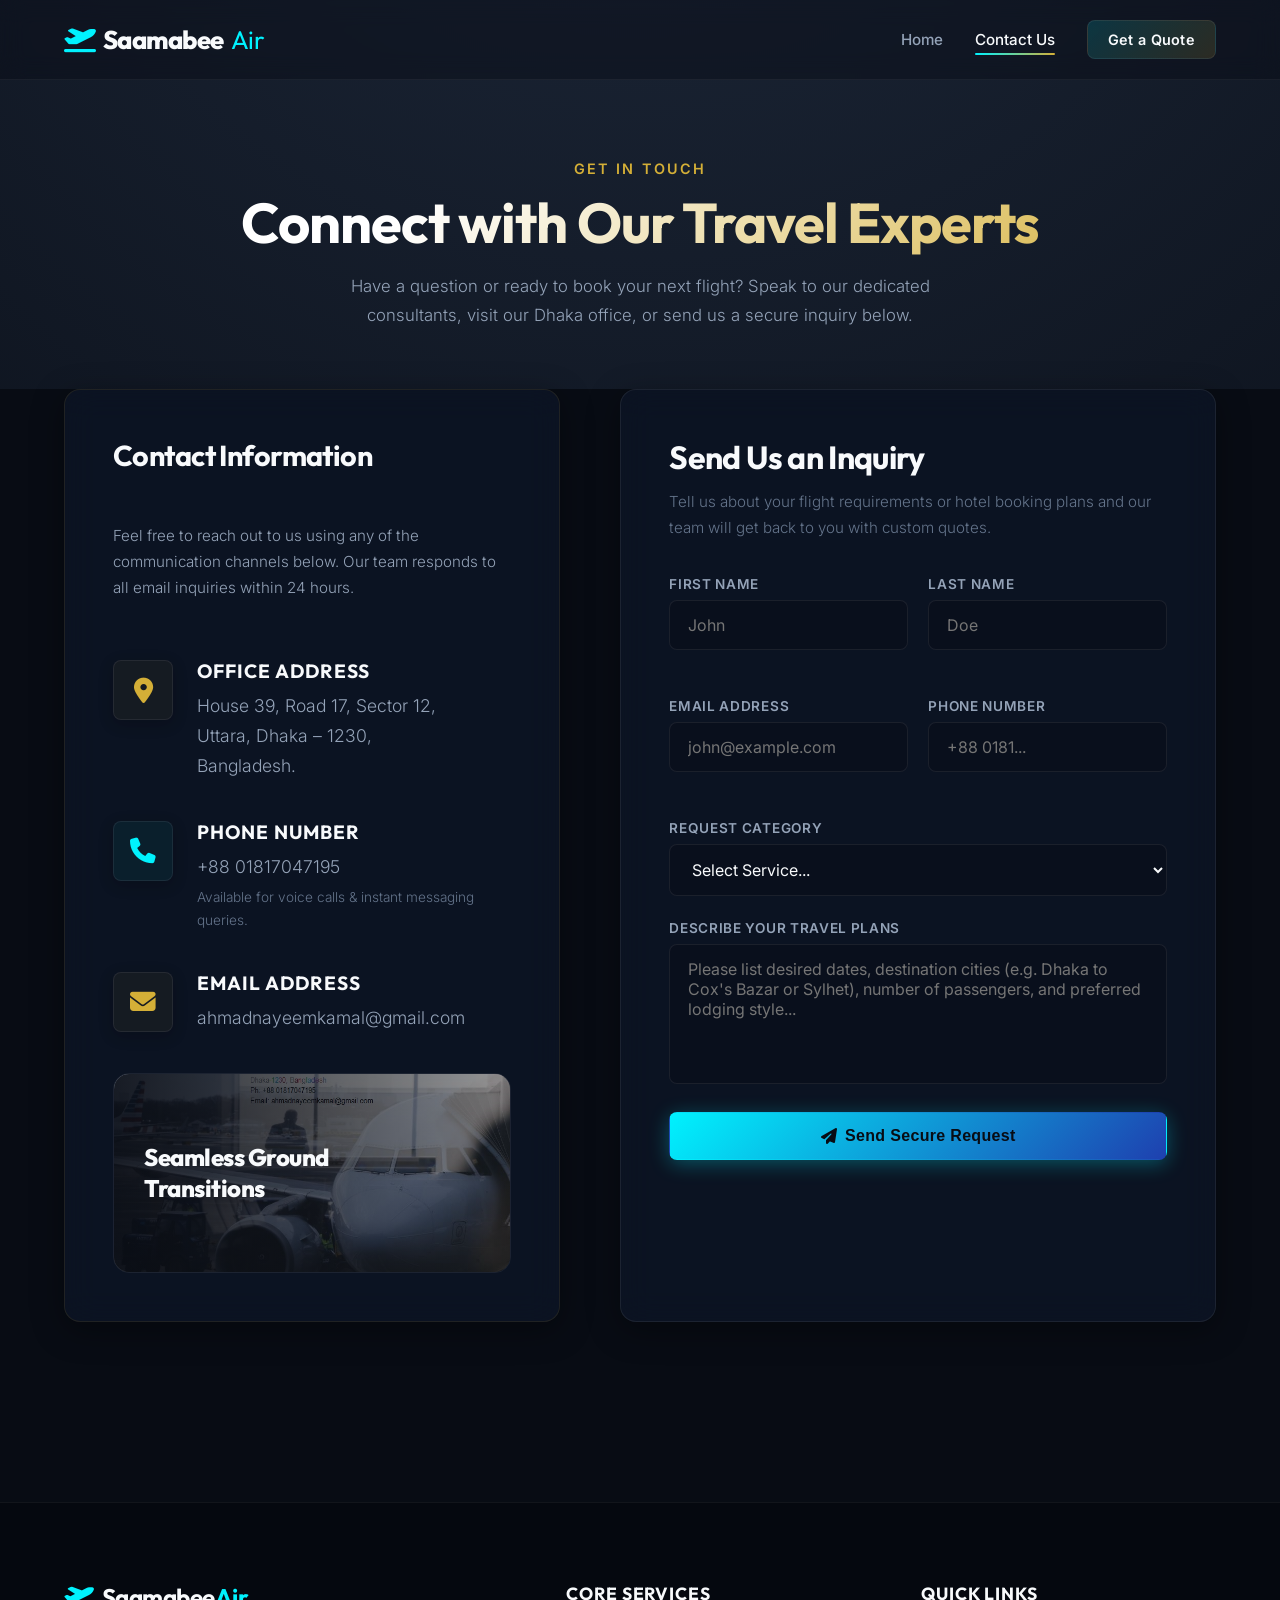
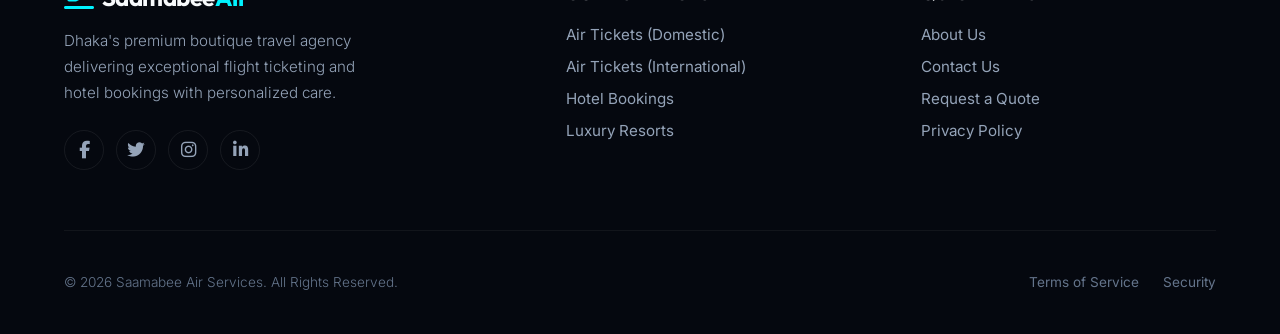
==== public/contact.html @ 059aef64 "Rebuild website from scratch with a premium dark-mode glassmorphism theme" ====
<!DOCTYPE html>
<html lang="en">
<head>
    <meta charset="UTF-8">
    <meta name="viewport" content="width=device-width, initial-scale=1.0">
    
    <!-- SEO Optimization -->
    <title>Contact Us | Saamabee Air Services Uttara Dhaka</title>
    <meta name="description" content="Get in touch with Saamabee Air Services. Visit our Uttara office in Dhaka, phone us at +88 01817047195, or email ahmadnayeemkamal@gmail.com to book airline tickets and hotel reservations.">
    <meta name="keywords" content="Saamabee Air Services contact, travel agency Uttara, Dhaka ticketing agency phone, buy air ticket Dhaka, Bangladesh tour operator contact">
    <meta name="author" content="Saamabee Air Services">
    
    <!-- Favicon -->
    <link rel="icon" type="image/svg+xml" href="favicon.svg">
    
    <!-- External Iconography -->
    <link rel="stylesheet" href="https://cdnjs.cloudflare.com/ajax/libs/font-awesome/6.4.0/css/all.min.css">
    
    <!-- Link to Premium Stylesheet -->
    <link rel="stylesheet" href="styles.css">
</head>
<body>

    <!-- 1. Header & Navigation (Identical to index.html) -->
    <header id="main-header">
        <div class="container nav-container">
            <a href="index.html" class="logo" id="logo-link">
                <i class="fa-solid fa-plane-departure" style="color: var(--accent-sky);"></i>
                Saamabee<span>Air</span>
            </a>
            
            <nav class="nav-links" role="navigation" aria-label="Main Navigation">
                <a href="index.html" class="nav-link" id="nav-home">Home</a>
                <a href="contact.html" class="nav-link active" id="nav-contact">Contact Us</a>
                <a href="contact.html" class="nav-cta" id="nav-cta-btn">Get a Quote</a>
            </nav>

            <button class="mobile-toggle" id="mobile-toggle-btn" aria-label="Toggle Navigation Menu">
                <i class="fa-solid fa-bars"></i>
            </button>
        </div>
    </header>

    <!-- 2. Contact Hero Header -->
    <section class="contact-hero">
        <div class="container">
            <span class="intro-badge">Get In Touch</span>
            <h1 class="gradient-text-luxury">Connect with Our Travel Experts</h1>
            <p>Have a question or ready to book your next flight? Speak to our dedicated consultants, visit our Dhaka office, or send us a secure inquiry below.</p>
        </div>
    </section>

    <!-- 3. Contact Main Layout (Two-Column grid) -->
    <section style="background: var(--bg-base); padding-bottom: 100px;">
        <div class="container">
            <div class="contact-container-grid">
                
                <!-- Left Column: Precise Details & Visual Banner -->
                <div class="contact-details glass-panel" style="border-color: rgba(var(--accent-luxury-rgb), 0.1);">
                    <h2 style="font-size: 1.8rem; margin-bottom: 10px;">Contact Information</h2>
                    <p style="font-size: 0.95rem; color: var(--text-secondary); margin-bottom: 20px;">Feel free to reach out to us using any of the communication channels below. Our team responds to all email inquiries within 24 hours.</p>
                    
                    <!-- Address Detail -->
                    <div class="contact-method">
                        <div class="contact-icon">
                            <i class="fa-solid fa-location-dot"></i>
                        </div>
                        <div class="contact-method-text">
                            <h3>Office Address</h3>
                            <p>House 39, Road 17, Sector 12,<br>Uttara, Dhaka – 1230,<br>Bangladesh.</p>
                        </div>
                    </div>

                    <!-- Phone Detail -->
                    <div class="contact-method air">
                        <div class="contact-icon">
                            <i class="fa-solid fa-phone"></i>
                        </div>
                        <div class="contact-method-text">
                            <h3>Phone Number</h3>
                            <p><a href="tel:+8801817047195" id="contact-phone-link">+88 01817047195</a></p>
                            <p style="font-size: 0.85rem; color: var(--text-muted); margin-top: 4px;">Available for voice calls & instant messaging queries.</p>
                        </div>
                    </div>

                    <!-- Email Detail -->
                    <div class="contact-method">
                        <div class="contact-icon">
                            <i class="fa-solid fa-envelope"></i>
                        </div>
                        <div class="contact-method-text">
                            <h3>Email Address</h3>
                            <p><a href="mailto:ahmadnayeemkamal@gmail.com" id="contact-email-link">ahmadnayeemkamal@gmail.com</a></p>
                        </div>
                    </div>

                    <!-- Visual banner showing the airport banner -->
                    <div class="contact-banner-card">
                        <img src="saamabee-airport-contact-info-banner.jpg" alt="Dhaka airport check-in desks and travel information banner image">
                        <div class="contact-banner-overlay">
                            <h4>Seamless Ground Transitions</h4>
                        </div>
                    </div>
                </div>

                <!-- Right Column: Sleek Glass Contact Form -->
                <div class="contact-form-panel glass-panel">
                    <h3>Send Us an Inquiry</h3>
                    <p>Tell us about your flight requirements or hotel booking plans and our team will get back to you with custom quotes.</p>
                    
                    <form id="inquiry-form" action="#" onsubmit="event.preventDefault(); alert('Thank you! Your inquiry has been securely sent. A Saamabee representative will contact you shortly.'); this.reset();">
                        <div class="form-group-row">
                            <div class="form-group">
                                <label for="first-name" class="form-label">First Name</label>
                                <input type="text" id="first-name" class="form-control" placeholder="John" required>
                            </div>
                            <div class="form-group">
                                <label for="last-name" class="form-label">Last Name</label>
                                <input type="text" id="last-name" class="form-control" placeholder="Doe" required>
                            </div>
                        </div>

                        <div class="form-group-row">
                            <div class="form-group">
                                <label for="email" class="form-label">Email Address</label>
                                <input type="email" id="email" class="form-control" placeholder="john@example.com" required>
                            </div>
                            <div class="form-group">
                                <label for="phone" class="form-label">Phone Number</label>
                                <input type="tel" id="phone" class="form-control" placeholder="+88 0181..." required>
                            </div>
                        </div>

                        <div class="form-group">
                            <label for="travel-type" class="form-label">Request Category</label>
                            <select id="travel-type" class="form-control" style="background-image: none;" required>
                                <option value="" disabled selected hidden>Select Service...</option>
                                <option value="flights-only">Air Tickets Only (Domestic/International)</option>
                                <option value="hotels-only">Hotel Reservations Only</option>
                                <option value="flights-hotels">Combined Flight & Hotel Package</option>
                                <option value="others">Other Travel Query</option>
                            </select>
                        </div>

                        <div class="form-group">
                            <label for="message" class="form-label">Describe Your Travel Plans</label>
                            <textarea id="message" class="form-control" placeholder="Please list desired dates, destination cities (e.g. Dhaka to Cox's Bazar or Sylhet), number of passengers, and preferred lodging style..." required></textarea>
                        </div>

                        <button type="submit" class="btn btn-primary" style="width: 100%;">
                            <i class="fa-solid fa-paper-plane" style="margin-right: 8px;"></i>
                            Send Secure Request
                        </button>
                    </form>
                </div>

            </div>
        </div>
    </section>

    <!-- 4. Footer (Identical to index.html) -->
    <footer>
        <div class="container">
            <div class="footer-grid">
                <div class="footer-brand">
                    <h3><i class="fa-solid fa-plane-departure" style="color: var(--accent-sky); margin-right: 8px;"></i>Saamabee<span>Air</span></h3>
                    <p>Dhaka's premium boutique travel agency delivering exceptional flight ticketing and hotel bookings with personalized care.</p>
                    <div class="footer-socials">
                        <a href="#" class="social-link" aria-label="Facebook"><i class="fa-brands fa-facebook-f"></i></a>
                        <a href="#" class="social-link" aria-label="Twitter"><i class="fa-brands fa-twitter"></i></a>
                        <a href="#" class="social-link" aria-label="Instagram"><i class="fa-brands fa-instagram"></i></a>
                        <a href="#" class="social-link" aria-label="LinkedIn"><i class="fa-brands fa-linkedin-in"></i></a>
                    </div>
                </div>
                
                <div class="footer-links">
                    <h4>Core Services</h4>
                    <ul>
                        <li><a href="index.html#air-tickets">Air Tickets (Domestic)</a></li>
                        <li><a href="index.html#air-tickets">Air Tickets (International)</a></li>
                        <li><a href="index.html#accommodations">Hotel Bookings</a></li>
                        <li><a href="index.html#accommodations">Luxury Resorts</a></li>
                    </ul>
                </div>
                
                <div class="footer-links">
                    <h4>Quick Links</h4>
                    <ul>
                        <li><a href="index.html#introduction">About Us</a></li>
                        <li><a href="contact.html">Contact Us</a></li>
                        <li><a href="contact.html">Request a Quote</a></li>
                        <li><a href="#">Privacy Policy</a></li>
                    </ul>
                </div>
            </div>
            
            <div class="footer-bottom">
                <p>&copy; 2026 Saamabee Air Services. All Rights Reserved.</p>
                <div class="footer-legal">
                    <a href="#">Terms of Service</a>
                    <a href="#">Security</a>
                </div>
            </div>
        </div>
    </footer>

    <!-- Simple Mobile Navigation Drawer Script (Identical to index.html) -->
    <script>
        const mobileToggle = document.getElementById('mobile-toggle-btn');
        const navLinks = document.querySelector('.nav-links');

        mobileToggle.addEventListener('click', () => {
            navLinks.style.display = navLinks.style.display === 'flex' ? 'none' : 'flex';
            navLinks.style.flexDirection = 'column';
            navLinks.style.position = 'absolute';
            navLinks.style.top = 'var(--nav-height)';
            navLinks.style.left = '0';
            navLinks.style.width = '100%';
            navLinks.style.background = 'rgba(8, 12, 20, 0.95)';
            navLinks.style.padding = '20px';
            navLinks.style.borderBottom = '1px solid rgba(255, 255, 255, 0.08)';
            navLinks.style.backdropFilter = 'blur(10px)';
        });

        // Hide navigation if window is resized above mobile breakpoint
        window.addEventListener('resize', () => {
            if (window.innerWidth > 768) {
                navLinks.style.display = 'flex';
                navLinks.style.position = 'static';
                navLinks.style.background = 'none';
                navLinks.style.padding = '0';
                navLinks.style.borderBottom = 'none';
                navLinks.style.flexDirection = 'row';
                navLinks.style.backdropFilter = 'none';
            } else {
                navLinks.style.display = 'none';
            }
        });
    </script>
</body>
</html>
---- public/styles.css ----
/* ==========================================================================
   Saamabee Air Services - Premium Global Stylesheet
   Theme: Sleek Dark Glassmorphism with Dual Accents (Cyan & Gold)
   ========================================================================== */

/* 1. Imports & Typography */
@import url('https://fonts.googleapis.com/css2?family=Inter:wght@300;400;500;600;700&family=Outfit:wght@300;400;500;600;700;800&display=swap');

/* 2. Design Tokens & CSS Variables */
:root {
    /* Color System */
    --bg-base: #080c14;
    --bg-surface: #0f172a;
    --bg-surface-rgb: 15, 23, 42;
    
    /* Accents */
    --accent-sky: #00f2fe;          /* Cyan for Air Tickets */
    --accent-sky-rgb: 0, 242, 254;
    --accent-sky-glow: rgba(0, 242, 254, 0.15);
    
    --accent-luxury: #d4af37;       /* Royal Gold for Accommodations */
    --accent-luxury-rgb: 212, 175, 55;
    --accent-luxury-glow: rgba(212, 175, 55, 0.15);
    
    /* Typography */
    --text-primary: #f8fafc;
    --text-secondary: #94a3b8;
    --text-muted: #64748b;
    
    /* Glassmorphism Elements */
    --glass-bg: rgba(15, 23, 42, 0.65);
    --glass-bg-hover: rgba(30, 41, 59, 0.8);
    --glass-border: rgba(255, 255, 255, 0.07);
    --glass-border-hover: rgba(255, 255, 255, 0.15);
    --glass-shadow: 0 8px 32px 0 rgba(0, 0, 0, 0.37);
    
    /* Layout Constants */
    --max-width: 1200px;
    --nav-height: 80px;
    --border-radius-sm: 8px;
    --border-radius-md: 16px;
    --border-radius-lg: 24px;
    
    /* Transitions */
    --transition-smooth: all 0.4s cubic-bezier(0.16, 1, 0.3, 1);
    --transition-fast: all 0.2s ease;
}

/* 3. Base Styles & Resets */
*, *::before, *::after {
    box-sizing: border-box;
    margin: 0;
    padding: 0;
}

html {
    scroll-behavior: smooth;
    font-family: 'Inter', sans-serif;
    background-color: var(--bg-base);
    color: var(--text-primary);
    -webkit-font-smoothing: antialiased;
}

body {
    min-height: 100vh;
    display: flex;
    flex-direction: column;
    overflow-x: hidden;
    background: radial-gradient(circle at 50% -20%, #1e293b 0%, var(--bg-base) 65%);
}

/* Custom Scrollbar */
::-webkit-scrollbar {
    width: 10px;
}

::-webkit-scrollbar-track {
    background: var(--bg-base);
}

::-webkit-scrollbar-thumb {
    background: rgba(255, 255, 255, 0.1);
    border-radius: 5px;
    border: 2px solid var(--bg-base);
    transition: var(--transition-fast);
}

::-webkit-scrollbar-thumb:hover {
    background: rgba(255, 255, 255, 0.25);
}

/* Typography Presets */
h1, h2, h3, h4, h5, h6 {
    font-family: 'Outfit', sans-serif;
    font-weight: 700;
    letter-spacing: -0.02em;
    line-height: 1.2;
}

p {
    font-size: 1.05rem;
    line-height: 1.7;
    color: var(--text-secondary);
    font-weight: 300;
}

a {
    color: inherit;
    text-decoration: none;
    transition: var(--transition-fast);
}

/* Utility Containers */
.container {
    max-width: var(--max-width);
    margin: 0 auto;
    padding: 0 24px;
    width: 100%;
}

.section-padding {
    padding: 100px 0;
}

/* Gradient Text */
.gradient-text-sky {
    background: linear-gradient(135deg, #ffffff 30%, var(--accent-sky) 100%);
    -webkit-background-clip: text;
    -webkit-text-fill-color: transparent;
}

.gradient-text-luxury {
    background: linear-gradient(135deg, #ffffff 30%, var(--accent-luxury) 100%);
    -webkit-background-clip: text;
    -webkit-text-fill-color: transparent;
}

/* 4. Glassmorphism Components */
.glass-panel {
    background: var(--glass-bg);
    backdrop-filter: blur(16px);
    -webkit-backdrop-filter: blur(16px);
    border: 1px solid var(--glass-border);
    border-radius: var(--border-radius-md);
    box-shadow: var(--glass-shadow);
    transition: var(--transition-smooth);
}

.glass-panel:hover {
    border-color: var(--glass-border-hover);
    background: var(--glass-bg-hover);
}

/* 5. Header & Navigation */
header {
    position: fixed;
    top: 0;
    left: 0;
    right: 0;
    height: var(--nav-height);
    z-index: 1000;
    background: rgba(8, 12, 20, 0.4);
    backdrop-filter: blur(12px);
    -webkit-backdrop-filter: blur(12px);
    border-bottom: 1px solid rgba(255, 255, 255, 0.05);
    transition: var(--transition-smooth);
}

.nav-container {
    display: flex;
    justify-content: space-between;
    align-items: center;
    height: 100%;
}

.logo {
    display: flex;
    align-items: center;
    gap: 8px;
    font-family: 'Outfit', sans-serif;
    font-size: 1.6rem;
    font-weight: 800;
    letter-spacing: -0.03em;
    color: var(--text-primary);
}

.logo span {
    color: var(--accent-sky);
    font-weight: 400;
}

.nav-links {
    display: flex;
    gap: 32px;
    align-items: center;
}

.nav-link {
    font-size: 0.95rem;
    font-weight: 500;
    color: var(--text-secondary);
    position: relative;
    padding: 6px 0;
}

.nav-link:hover {
    color: var(--text-primary);
}

.nav-link::after {
    content: '';
    position: absolute;
    bottom: 0;
    left: 0;
    width: 0;
    height: 2px;
    background: linear-gradient(90deg, var(--accent-sky), var(--accent-luxury));
    transition: var(--transition-fast);
    border-radius: 2px;
}

.nav-link:hover::after,
.nav-link.active::after {
    width: 100%;
}

.nav-link.active {
    color: var(--text-primary);
}

/* Call-to-action button inside Navbar */
.nav-cta {
    background: linear-gradient(135deg, rgba(var(--accent-sky-rgb), 0.15) 0%, rgba(var(--accent-luxury-rgb), 0.15) 100%);
    border: 1px solid var(--glass-border);
    color: var(--text-primary);
    padding: 10px 20px;
    border-radius: var(--border-radius-sm);
    font-weight: 600;
    font-size: 0.9rem;
    letter-spacing: 0.02em;
    transition: var(--transition-smooth);
}

.nav-cta:hover {
    background: linear-gradient(135deg, rgba(var(--accent-sky-rgb), 0.25) 0%, rgba(var(--accent-luxury-rgb), 0.25) 100%);
    border-color: rgba(255, 255, 255, 0.2);
    transform: translateY(-2px);
    box-shadow: 0 4px 15px rgba(0, 242, 254, 0.1);
}

/* Mobile Menu Button */
.mobile-toggle {
    display: none;
    background: none;
    border: none;
    color: var(--text-primary);
    font-size: 1.5rem;
    cursor: pointer;
}

/* 6. Hero Section */
.hero {
    position: relative;
    height: 80vh;
    min-height: 600px;
    display: flex;
    align-items: center;
    justify-content: center;
    text-align: center;
    overflow: hidden;
    padding-top: var(--nav-height);
}

.hero-bg {
    position: absolute;
    top: 0;
    left: 0;
    right: 0;
    bottom: 0;
    background-image: url('airplane-wing-sunset-clouds.jpg');
    background-size: cover;
    background-position: center;
    z-index: -2;
    transform: scale(1.05);
}

.hero-overlay {
    position: absolute;
    top: 0;
    left: 0;
    right: 0;
    bottom: 0;
    background: linear-gradient(to bottom, 
        rgba(8, 12, 20, 0.7) 0%, 
        rgba(8, 12, 20, 0.85) 50%, 
        var(--bg-base) 100%
    );
    z-index: -1;
}

.hero-content {
    max-width: 800px;
    z-index: 10;
    padding: 0 24px;
}

.hero-tagline {
    font-size: 1rem;
    font-weight: 600;
    text-transform: uppercase;
    letter-spacing: 0.25em;
    color: var(--accent-sky);
    margin-bottom: 20px;
    display: inline-block;
}

.hero h1 {
    font-size: 4rem;
    font-weight: 800;
    margin-bottom: 24px;
    line-height: 1.1;
    letter-spacing: -0.03em;
}

.hero p {
    font-size: 1.25rem;
    margin-bottom: 40px;
    max-width: 600px;
    margin-left: auto;
    margin-right: auto;
}

.hero-actions {
    display: flex;
    gap: 16px;
    justify-content: center;
}

.btn {
    display: inline-flex;
    align-items: center;
    justify-content: center;
    padding: 14px 32px;
    border-radius: var(--border-radius-sm);
    font-weight: 600;
    font-size: 1rem;
    letter-spacing: 0.02em;
    cursor: pointer;
    transition: var(--transition-smooth);
    border: 1px solid transparent;
}

.btn-primary {
    background: linear-gradient(135deg, var(--accent-sky) 0%, #1e40af 100%);
    color: #080c14;
    box-shadow: 0 4px 20px rgba(0, 242, 254, 0.3);
}

.btn-primary:hover {
    transform: translateY(-3px);
    box-shadow: 0 8px 30px rgba(0, 242, 254, 0.5);
    background: linear-gradient(135deg, #38bdf8 0%, #1d4ed8 100%);
}

.btn-secondary {
    background: rgba(255, 255, 255, 0.05);
    border: 1px solid var(--glass-border);
    color: var(--text-primary);
    backdrop-filter: blur(10px);
}

.btn-secondary:hover {
    background: rgba(255, 255, 255, 0.12);
    border-color: rgba(255, 255, 255, 0.2);
    transform: translateY(-3px);
}

/* 7. Intro/Welcome Section */
.intro-grid {
    display: grid;
    grid-template-columns: 1.1fr 0.9fr;
    gap: 60px;
    align-items: center;
}

.intro-badge {
    color: var(--accent-luxury);
    text-transform: uppercase;
    font-weight: 600;
    letter-spacing: 0.15em;
    font-size: 0.9rem;
    margin-bottom: 12px;
    display: block;
}

.intro-text h2 {
    font-size: 2.8rem;
    margin-bottom: 24px;
}

.intro-text p {
    margin-bottom: 24px;
}

.features-list {
    display: grid;
    grid-template-columns: 1fr 1fr;
    gap: 24px;
}

.feature-item {
    display: flex;
    gap: 16px;
}

.feature-icon-wrapper {
    width: 44px;
    height: 44px;
    border-radius: var(--border-radius-sm);
    display: flex;
    align-items: center;
    justify-content: center;
    background: rgba(255, 255, 255, 0.03);
    border: 1px solid var(--glass-border);
    font-size: 1.2rem;
    flex-shrink: 0;
}

.feature-item.air .feature-icon-wrapper {
    color: var(--accent-sky);
    background: rgba(0, 242, 254, 0.05);
}

.feature-item.hotel .feature-icon-wrapper {
    color: var(--accent-luxury);
    background: rgba(212, 175, 55, 0.05);
}

.feature-item h4 {
    font-size: 1.1rem;
    margin-bottom: 6px;
}

.feature-item p {
    font-size: 0.9rem;
    color: var(--text-muted);
}

.intro-visual {
    position: relative;
    border-radius: var(--border-radius-lg);
    overflow: hidden;
    aspect-ratio: 4 / 3;
    border: 1px solid var(--glass-border);
    box-shadow: var(--glass-shadow);
}

.intro-visual img {
    width: 100%;
    height: 100%;
    object-fit: cover;
    transition: var(--transition-smooth);
}

.intro-visual:hover img {
    transform: scale(1.05);
}

.intro-visual-overlay {
    position: absolute;
    bottom: 0;
    left: 0;
    right: 0;
    padding: 30px;
    background: linear-gradient(to top, rgba(8, 12, 20, 0.9) 0%, rgba(8, 12, 20, 0) 100%);
    display: flex;
    flex-direction: column;
    justify-content: flex-end;
}

/* 8. Air Tickets Section */
.section-header {
    text-align: center;
    max-width: 700px;
    margin: 0 auto 60px auto;
}

.section-header .section-tag {
    font-size: 0.9rem;
    font-weight: 600;
    letter-spacing: 0.15em;
    text-transform: uppercase;
    margin-bottom: 12px;
    display: block;
}

.section-tag.tag-air {
    color: var(--accent-sky);
}

.section-tag.tag-hotel {
    color: var(--accent-luxury);
}

.section-header h2 {
    font-size: 3rem;
    margin-bottom: 20px;
}

.ticket-grid {
    display: grid;
    grid-template-columns: 1.2fr 0.8fr;
    gap: 40px;
    align-items: stretch;
}

.cards-showcase {
    display: grid;
    grid-template-columns: 1fr 1fr;
    gap: 24px;
}

.service-card {
    border-radius: var(--border-radius-md);
    overflow: hidden;
    position: relative;
    aspect-ratio: 1;
    display: flex;
    align-items: flex-end;
    border: 1px solid var(--glass-border);
    box-shadow: var(--glass-shadow);
    transition: var(--transition-smooth);
}

.service-card img {
    position: absolute;
    top: 0;
    left: 0;
    width: 100%;
    height: 100%;
    object-fit: cover;
    z-index: -1;
    transition: var(--transition-smooth);
}

.service-card:hover img {
    transform: scale(1.08);
}

.card-overlay {
    width: 100%;
    padding: 30px;
    background: linear-gradient(to top, rgba(8, 12, 20, 0.9) 0%, rgba(8, 12, 20, 0.4) 60%, rgba(8, 12, 20, 0) 100%);
    z-index: 2;
    transition: var(--transition-smooth);
}

.service-card:hover {
    border-color: rgba(var(--accent-sky-rgb), 0.3);
    box-shadow: 0 10px 30px rgba(0, 242, 254, 0.15);
}

.service-card.hotel-card:hover {
    border-color: rgba(var(--accent-luxury-rgb), 0.3);
    box-shadow: 0 10px 30px rgba(212, 175, 55, 0.15);
}

.card-overlay h3 {
    font-size: 1.4rem;
    margin-bottom: 6px;
    color: var(--text-primary);
}

.card-overlay p {
    font-size: 0.9rem;
    color: var(--text-secondary);
}

.service-info-panel {
    padding: 48px;
    display: flex;
    flex-direction: column;
    justify-content: center;
}

.service-info-panel h3 {
    font-size: 2rem;
    margin-bottom: 20px;
}

.service-info-panel p {
    margin-bottom: 30px;
}

.info-list {
    list-style: none;
    margin-bottom: 40px;
}

.info-list li {
    display: flex;
    align-items: center;
    gap: 12px;
    margin-bottom: 16px;
    font-size: 1.05rem;
    color: var(--text-secondary);
}

.info-list li i {
    color: var(--accent-sky);
    font-size: 1.1rem;
}

.info-list.hotel-info li i {
    color: var(--accent-luxury);
}

/* 9. Accommodations Section */
.accommodation-grid {
    display: grid;
    grid-template-columns: 0.8fr 1.2fr;
    gap: 40px;
    align-items: stretch;
}

/* 10. Contact Us Page Specific Styles */
.contact-hero {
    padding-top: 160px;
    padding-bottom: 60px;
    text-align: center;
}

.contact-hero h1 {
    font-size: 3.5rem;
    margin-bottom: 16px;
}

.contact-hero p {
    max-width: 600px;
    margin: 0 auto;
}

.contact-container-grid {
    display: grid;
    grid-template-columns: 1fr 1.2fr;
    gap: 60px;
    margin-bottom: 80px;
}

.contact-details {
    padding: 48px;
    display: flex;
    flex-direction: column;
    gap: 40px;
}

.contact-method {
    display: flex;
    gap: 24px;
}

.contact-icon {
    width: 60px;
    height: 60px;
    border-radius: var(--border-radius-sm);
    background: rgba(212, 175, 55, 0.05);
    border: 1px solid var(--glass-border);
    display: flex;
    align-items: center;
    justify-content: center;
    font-size: 1.6rem;
    color: var(--accent-luxury);
    flex-shrink: 0;
    box-shadow: 0 4px 15px rgba(0, 0, 0, 0.2);
}

.contact-method.air .contact-icon {
    background: rgba(0, 242, 254, 0.05);
    color: var(--accent-sky);
}

.contact-method-text h3 {
    font-size: 1.2rem;
    margin-bottom: 8px;
    text-transform: uppercase;
    letter-spacing: 0.05em;
    color: var(--text-primary);
}

.contact-method-text p {
    font-size: 1.1rem;
    color: var(--text-secondary);
}

.contact-method-text a:hover {
    color: var(--accent-sky);
}

.contact-banner-card {
    margin-top: auto;
    border-radius: var(--border-radius-md);
    overflow: hidden;
    position: relative;
    height: 200px;
    border: 1px solid var(--glass-border);
}

.contact-banner-card img {
    width: 100%;
    height: 100%;
    object-fit: cover;
}

.contact-banner-overlay {
    position: absolute;
    top: 0;
    left: 0;
    right: 0;
    bottom: 0;
    background: linear-gradient(to right, rgba(8, 12, 20, 0.9), rgba(8, 12, 20, 0.4));
    display: flex;
    align-items: center;
    padding: 30px;
}

.contact-banner-overlay h4 {
    font-size: 1.5rem;
    font-weight: 800;
    max-width: 250px;
    line-height: 1.3;
}

/* Glass Contact Form */
.contact-form-panel {
    padding: 48px;
}

.contact-form-panel h3 {
    font-size: 2rem;
    margin-bottom: 12px;
}

.contact-form-panel > p {
    font-size: 0.95rem;
    margin-bottom: 36px;
    color: var(--text-muted);
}

.form-group-row {
    display: grid;
    grid-template-columns: 1fr 1fr;
    gap: 20px;
    margin-bottom: 24px;
}

.form-group {
    margin-bottom: 24px;
    position: relative;
}

.form-label {
    display: block;
    font-size: 0.85rem;
    font-weight: 600;
    text-transform: uppercase;
    letter-spacing: 0.05em;
    color: var(--text-secondary);
    margin-bottom: 8px;
    transition: var(--transition-fast);
}

.form-control {
    width: 100%;
    background: rgba(8, 12, 20, 0.4);
    border: 1px solid var(--glass-border);
    border-radius: var(--border-radius-sm);
    padding: 14px 18px;
    color: var(--text-primary);
    font-family: inherit;
    font-size: 1rem;
    transition: var(--transition-fast);
}

.form-control:focus {
    outline: none;
    border-color: var(--accent-sky);
    background: rgba(8, 12, 20, 0.6);
    box-shadow: 0 0 15px rgba(0, 242, 254, 0.15);
}

textarea.form-control {
    resize: none;
    height: 140px;
}

.form-control:focus + .form-label {
    color: var(--accent-sky);
}

/* 11. Footer */
footer {
    margin-top: auto;
    background: #05080f;
    border-top: 1px solid rgba(255, 255, 255, 0.05);
    padding: 80px 0 40px 0;
}

.footer-grid {
    display: grid;
    grid-template-columns: 1.5fr 1fr 1fr;
    gap: 60px;
    margin-bottom: 60px;
}

.footer-brand h3 {
    font-size: 1.5rem;
    margin-bottom: 16px;
    letter-spacing: -0.02em;
}

.footer-brand h3 span {
    color: var(--accent-sky);
}

.footer-brand p {
    font-size: 0.95rem;
    color: var(--text-secondary);
    margin-bottom: 24px;
    max-width: 320px;
}

.footer-socials {
    display: flex;
    gap: 12px;
}

.social-link {
    width: 40px;
    height: 40px;
    border-radius: 50%;
    border: 1px solid var(--glass-border);
    display: flex;
    align-items: center;
    justify-content: center;
    font-size: 1.1rem;
    color: var(--text-secondary);
    transition: var(--transition-fast);
}

.social-link:hover {
    border-color: var(--accent-sky);
    color: var(--accent-sky);
    background: rgba(0, 242, 254, 0.05);
    transform: translateY(-2px);
}

.footer-links h4 {
    font-size: 1.1rem;
    margin-bottom: 20px;
    text-transform: uppercase;
    letter-spacing: 0.05em;
    color: var(--text-primary);
}

.footer-links ul {
    list-style: none;
}

.footer-links ul li {
    margin-bottom: 12px;
}

.footer-links ul li a {
    font-size: 0.95rem;
    color: var(--text-secondary);
}

.footer-links ul li a:hover {
    color: var(--accent-sky);
    padding-left: 4px;
}

.footer-bottom {
    border-top: 1px solid rgba(255, 255, 255, 0.05);
    padding-top: 40px;
    display: flex;
    justify-content: space-between;
    align-items: center;
    flex-wrap: wrap;
    gap: 20px;
}

.footer-bottom p {
    font-size: 0.85rem;
    color: var(--text-muted);
}

.footer-legal {
    display: flex;
    gap: 24px;
}

.footer-legal a {
    font-size: 0.85rem;
    color: var(--text-muted);
}

.footer-legal a:hover {
    color: var(--text-secondary);
}

/* 12. Responsive Design Styles & Media Queries */
@media (max-width: 1024px) {
    .intro-grid {
        grid-template-columns: 1fr;
        gap: 40px;
    }
    
    .ticket-grid, .accommodation-grid {
        grid-template-columns: 1fr;
        gap: 30px;
    }
    
    .accommodation-grid .service-info-panel {
        order: -1; /* Keep text above cards on mobile */
    }
    
    .contact-container-grid {
        grid-template-columns: 1fr;
        gap: 40px;
    }
    
    .hero h1 {
        font-size: 3rem;
    }
}

@media (max-width: 768px) {
    .nav-links {
        display: none; /* In a simple production site, menu toggle handles this */
    }
    
    .mobile-toggle {
        display: block;
    }
    
    .hero {
        height: auto;
        padding: 160px 0 100px 0;
    }
    
    .hero h1 {
        font-size: 2.5rem;
    }
    
    .hero p {
        font-size: 1.1rem;
    }
    
    .section-header h2 {
        font-size: 2.2rem;
    }
    
    .intro-text h2 {
        font-size: 2rem;
    }
    
    .features-list {
        grid-template-columns: 1fr;
    }
    
    .cards-showcase {
        grid-template-columns: 1fr;
    }
    
    .service-info-panel, .contact-details, .contact-form-panel {
        padding: 30px;
    }
    
    .form-group-row {
        grid-template-columns: 1fr;
        gap: 0;
    }
    
    .footer-grid {
        grid-template-columns: 1fr;
        gap: 40px;
    }
}
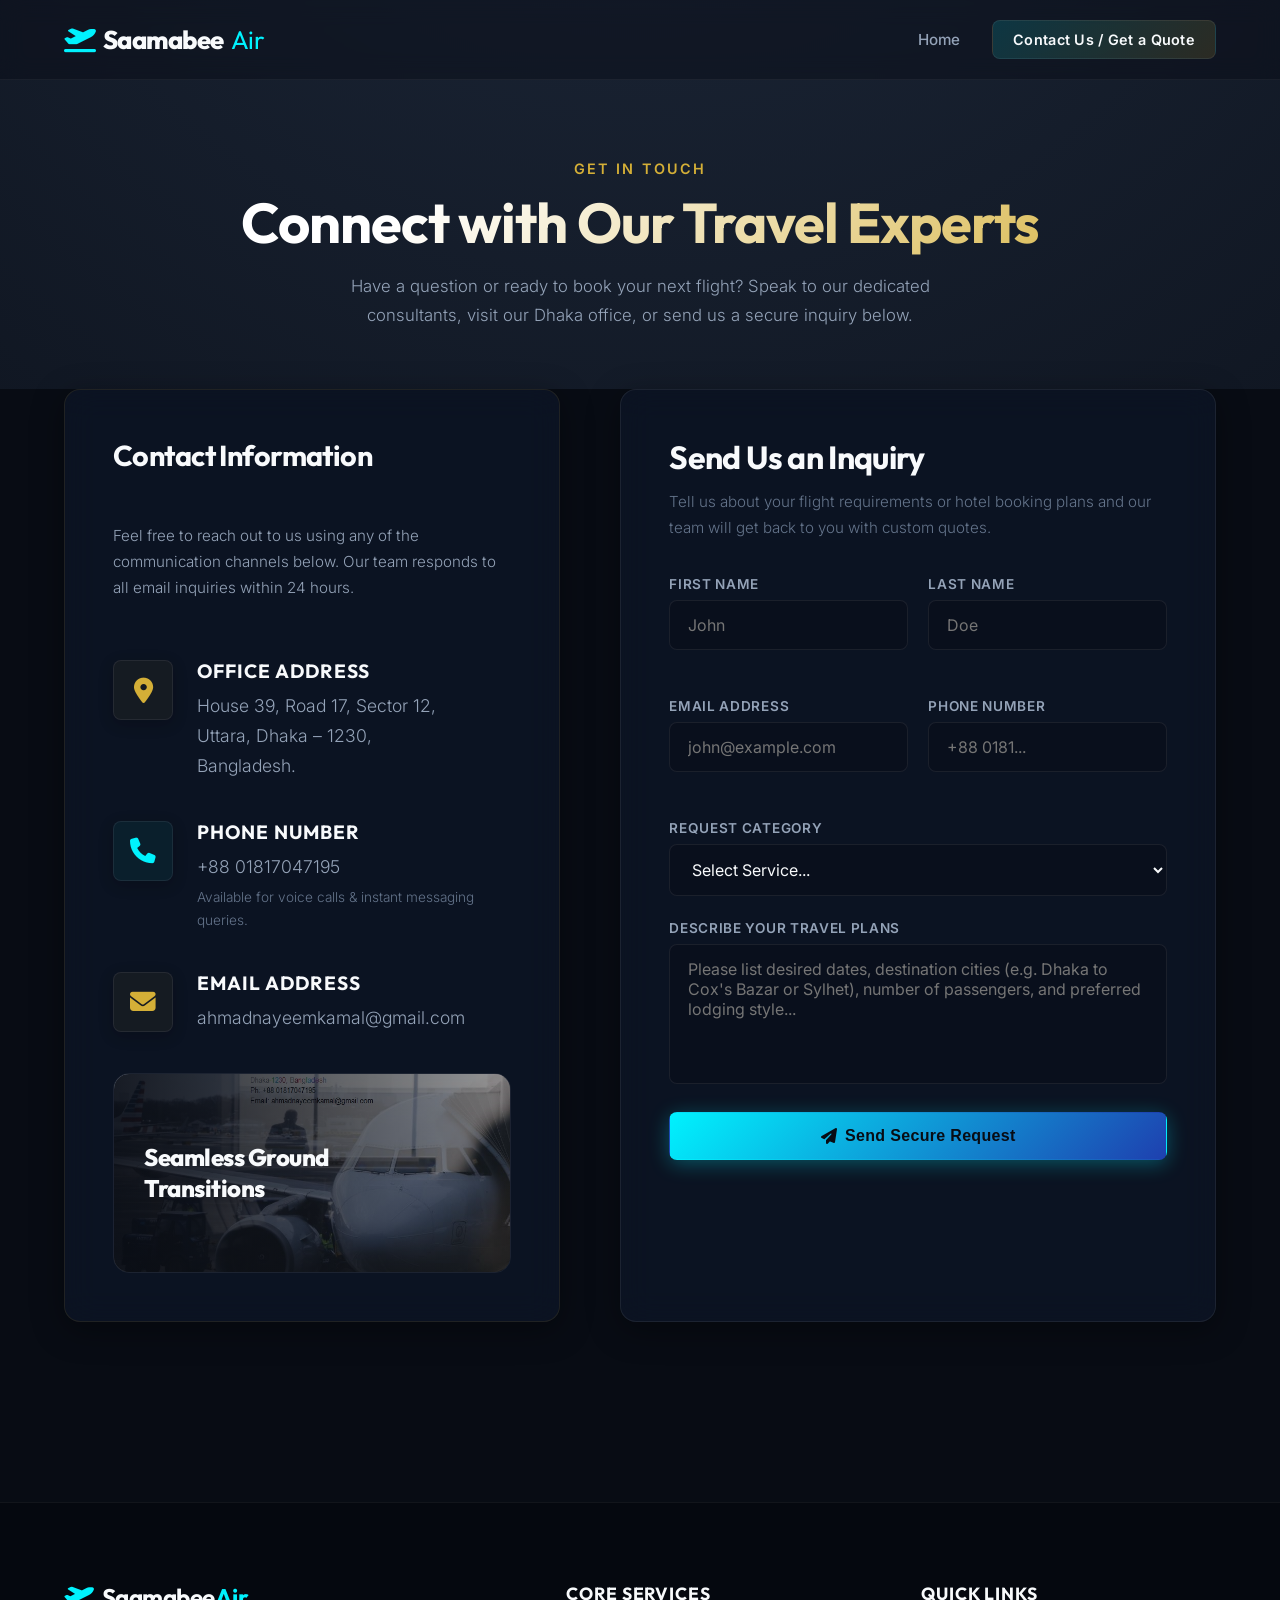
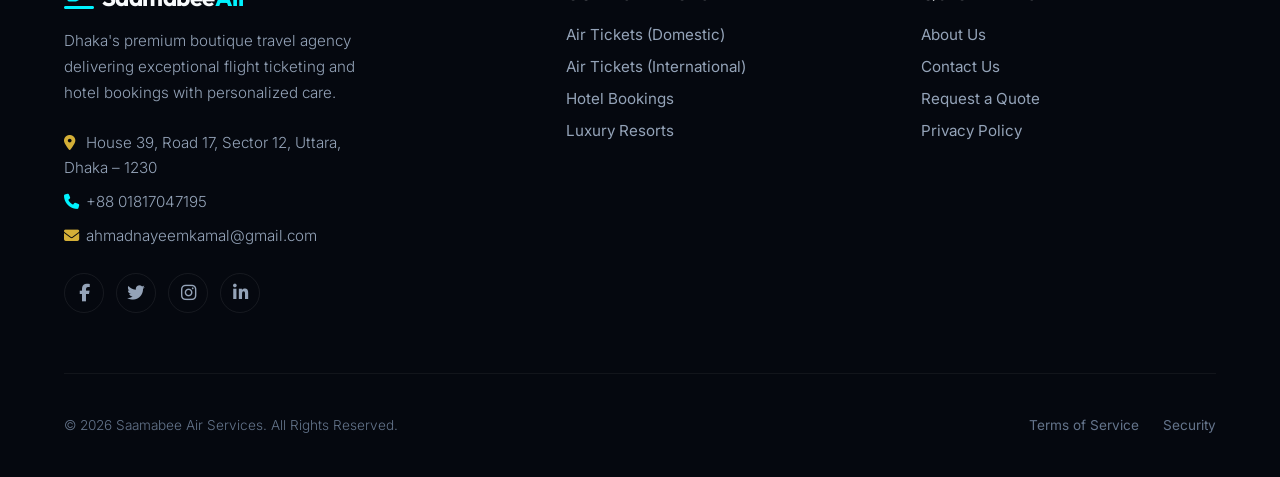
==== commit d1aebccb: "Unify header navigation into a single Contact/Quote CTA and add address/phone/email details to foote" ====
--- a/public/contact.html
+++ b/public/contact.html
@@ -31,8 +31,7 @@
             
             <nav class="nav-links" role="navigation" aria-label="Main Navigation">
                 <a href="index.html" class="nav-link" id="nav-home">Home</a>
-                <a href="contact.html" class="nav-link active" id="nav-contact">Contact Us</a>
-                <a href="contact.html" class="nav-cta" id="nav-cta-btn">Get a Quote</a>
+                <a href="contact.html" class="nav-cta" id="nav-contact-cta">Contact Us / Get a Quote</a>
             </nav>
 
             <button class="mobile-toggle" id="mobile-toggle-btn" aria-label="Toggle Navigation Menu">
@@ -165,6 +164,11 @@
                 <div class="footer-brand">
                     <h3><i class="fa-solid fa-plane-departure" style="color: var(--accent-sky); margin-right: 8px;"></i>Saamabee<span>Air</span></h3>
                     <p>Dhaka's premium boutique travel agency delivering exceptional flight ticketing and hotel bookings with personalized care.</p>
+                    <div class="footer-contact-info" style="margin-bottom: 24px; font-size: 0.9rem; color: var(--text-secondary); line-height: 1.6;">
+                        <p style="margin-bottom: 8px;"><i class="fa-solid fa-location-dot" style="color: var(--accent-luxury); margin-right: 8px; width: 14px;"></i>House 39, Road 17, Sector 12, Uttara, Dhaka – 1230</p>
+                        <p style="margin-bottom: 8px;"><i class="fa-solid fa-phone" style="color: var(--accent-sky); margin-right: 8px; width: 14px;"></i><a href="tel:+8801817047195" style="color: inherit;">+88 01817047195</a></p>
+                        <p><i class="fa-solid fa-envelope" style="color: var(--accent-luxury); margin-right: 8px; width: 14px;"></i><a href="mailto:ahmadnayeemkamal@gmail.com" style="color: inherit;">ahmadnayeemkamal@gmail.com</a></p>
+                    </div>
                     <div class="footer-socials">
                         <a href="#" class="social-link" aria-label="Facebook"><i class="fa-brands fa-facebook-f"></i></a>
                         <a href="#" class="social-link" aria-label="Twitter"><i class="fa-brands fa-twitter"></i></a>
--- a/public/styles.css
+++ b/public/styles.css
@@ -269,6 +269,7 @@
     text-align: center;
     overflow: hidden;
     padding-top: var(--nav-height);
+    isolation: isolate;
 }
 
 .hero-bg {
@@ -277,11 +278,12 @@
     left: 0;
     right: 0;
     bottom: 0;
-    background-image: url('airplane-wing-sunset-clouds.jpg');
+    background-image: url('saamabee-flight-booking-sunset-banner.jpg');
     background-size: cover;
     background-position: center;
     z-index: -2;
     transform: scale(1.05);
+    transition: var(--transition-smooth);
 }
 
 .hero-overlay {
@@ -291,8 +293,8 @@
     right: 0;
     bottom: 0;
     background: linear-gradient(to bottom, 
-        rgba(8, 12, 20, 0.7) 0%, 
-        rgba(8, 12, 20, 0.85) 50%, 
+        rgba(8, 12, 20, 0.4) 0%, 
+        rgba(8, 12, 20, 0.75) 60%, 
         var(--bg-base) 100%
     );
     z-index: -1;
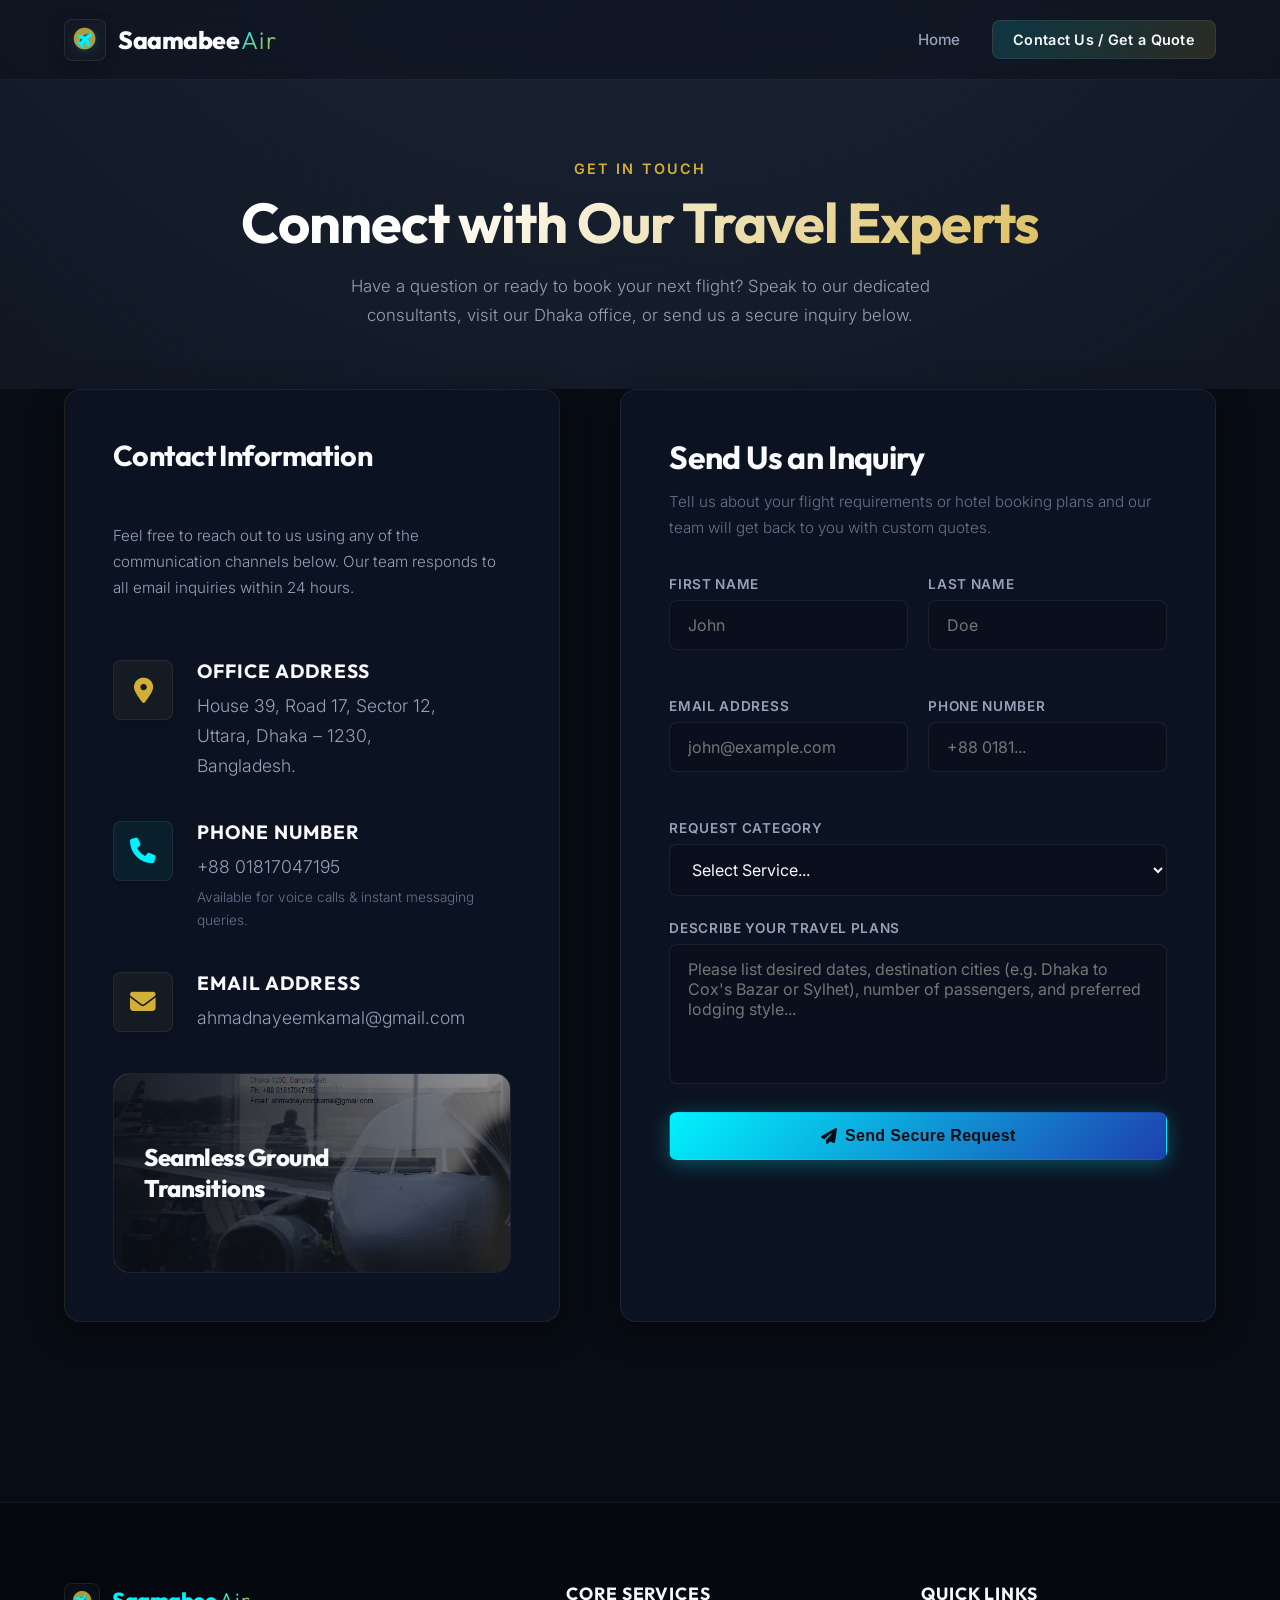
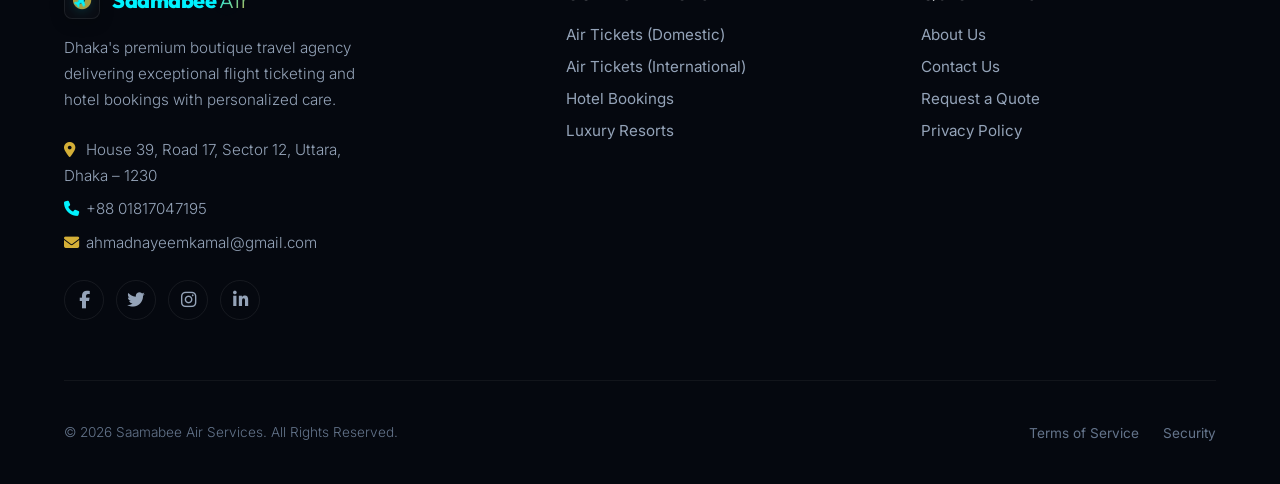
==== commit 21886bb5: "Upgrade branding with a highly modern composite logo mark featuring layered globe and airplane shape" ====
--- a/public/contact.html
+++ b/public/contact.html
@@ -25,8 +25,11 @@
     <header id="main-header">
         <div class="container nav-container">
             <a href="index.html" class="logo" id="logo-link">
-                <i class="fa-solid fa-plane-departure" style="color: var(--accent-sky);"></i>
-                Saamabee<span>Air</span>
+                <div class="logo-icon-wrapper">
+                    <i class="fa-solid fa-compass logo-icon-globe"></i>
+                    <i class="fa-solid fa-plane logo-icon-plane"></i>
+                </div>
+                <span class="logo-text">Saamabee<span class="logo-subtext">Air</span></span>
             </a>
             
             <nav class="nav-links" role="navigation" aria-label="Main Navigation">
@@ -162,7 +165,13 @@
         <div class="container">
             <div class="footer-grid">
                 <div class="footer-brand">
-                    <h3><i class="fa-solid fa-plane-departure" style="color: var(--accent-sky); margin-right: 8px;"></i>Saamabee<span>Air</span></h3>
+                    <h3 class="logo" style="font-size: 1.4rem; pointer-events: none;">
+                        <div class="logo-icon-wrapper" style="width: 36px; height: 36px;">
+                            <i class="fa-solid fa-compass logo-icon-globe" style="font-size: 1.15rem;"></i>
+                            <i class="fa-solid fa-plane logo-icon-plane" style="font-size: 0.8rem;"></i>
+                        </div>
+                        <span class="logo-text" style="font-size: 1.35rem;">Saamabee<span class="logo-subtext">Air</span></span>
+                    </h3>
                     <p>Dhaka's premium boutique travel agency delivering exceptional flight ticketing and hotel bookings with personalized care.</p>
                     <div class="footer-contact-info" style="margin-bottom: 24px; font-size: 0.9rem; color: var(--text-secondary); line-height: 1.6;">
                         <p style="margin-bottom: 8px;"><i class="fa-solid fa-location-dot" style="color: var(--accent-luxury); margin-right: 8px; width: 14px;"></i>House 39, Road 17, Sector 12, Uttara, Dhaka – 1230</p>
--- a/public/styles.css
+++ b/public/styles.css
@@ -176,17 +176,83 @@
 .logo {
     display: flex;
     align-items: center;
-    gap: 8px;
+    gap: 12px;
     font-family: 'Outfit', sans-serif;
-    font-size: 1.6rem;
+    color: var(--text-primary);
+    transition: var(--transition-smooth);
+}
+
+/* Logo Composite Icon Mark */
+.logo-icon-wrapper {
+    position: relative;
+    width: 42px;
+    height: 42px;
+    display: flex;
+    align-items: center;
+    justify-content: center;
+    background: rgba(255, 255, 255, 0.02);
+    border: 1px solid rgba(255, 255, 255, 0.08);
+    border-radius: var(--border-radius-sm);
+    overflow: visible;
+    transition: var(--transition-smooth);
+    box-shadow: 0 4px 15px rgba(0, 0, 0, 0.2);
+}
+
+.logo-icon-globe {
+    font-size: 1.35rem;
+    color: var(--accent-luxury); /* Gold representing hotel/luxury stays */
+    opacity: 0.85;
+    transition: var(--transition-smooth);
+}
+
+.logo-icon-plane {
+    position: absolute;
+    font-size: 0.95rem;
+    color: var(--accent-sky); /* Cyan representing sky/flights */
+    transform: rotate(-45deg) translate(0px, 0px);
+    filter: drop-shadow(0 2px 6px rgba(0, 242, 254, 0.45));
+    transition: var(--transition-smooth);
+}
+
+/* Hover effects for brand logo mark */
+.logo:hover .logo-icon-wrapper {
+    border-color: rgba(var(--accent-sky-rgb), 0.3);
+    background: rgba(255, 255, 255, 0.06);
+    box-shadow: 0 4px 20px rgba(0, 242, 254, 0.2);
+}
+
+.logo:hover .logo-icon-globe {
+    transform: rotate(45deg);
+    color: #fff;
+    opacity: 1;
+}
+
+.logo:hover .logo-icon-plane {
+    transform: rotate(-45deg) translate(3px, -3px) scale(1.1);
+    color: var(--accent-sky);
+    filter: drop-shadow(0 2px 8px rgba(0, 242, 254, 0.65));
+}
+
+/* Logo Typography */
+.logo-text {
+    font-family: 'Outfit', sans-serif;
+    font-size: 1.55rem;
     font-weight: 800;
-    letter-spacing: -0.03em;
-    color: var(--text-primary);
-}
-
-.logo span {
-    color: var(--accent-sky);
-    font-weight: 400;
+    letter-spacing: -0.02em;
+    color: var(--text-primary);
+    display: flex;
+    align-items: center;
+}
+
+.logo-subtext {
+    color: var(--accent-sky);
+    font-weight: 300;
+    margin-left: 2px;
+    letter-spacing: 0.05em;
+    background: linear-gradient(135deg, var(--accent-sky), var(--accent-luxury));
+    -webkit-background-clip: text;
+    -webkit-text-fill-color: transparent;
+    text-shadow: 0 0 20px rgba(0, 242, 254, 0.1);
 }
 
 .nav-links {
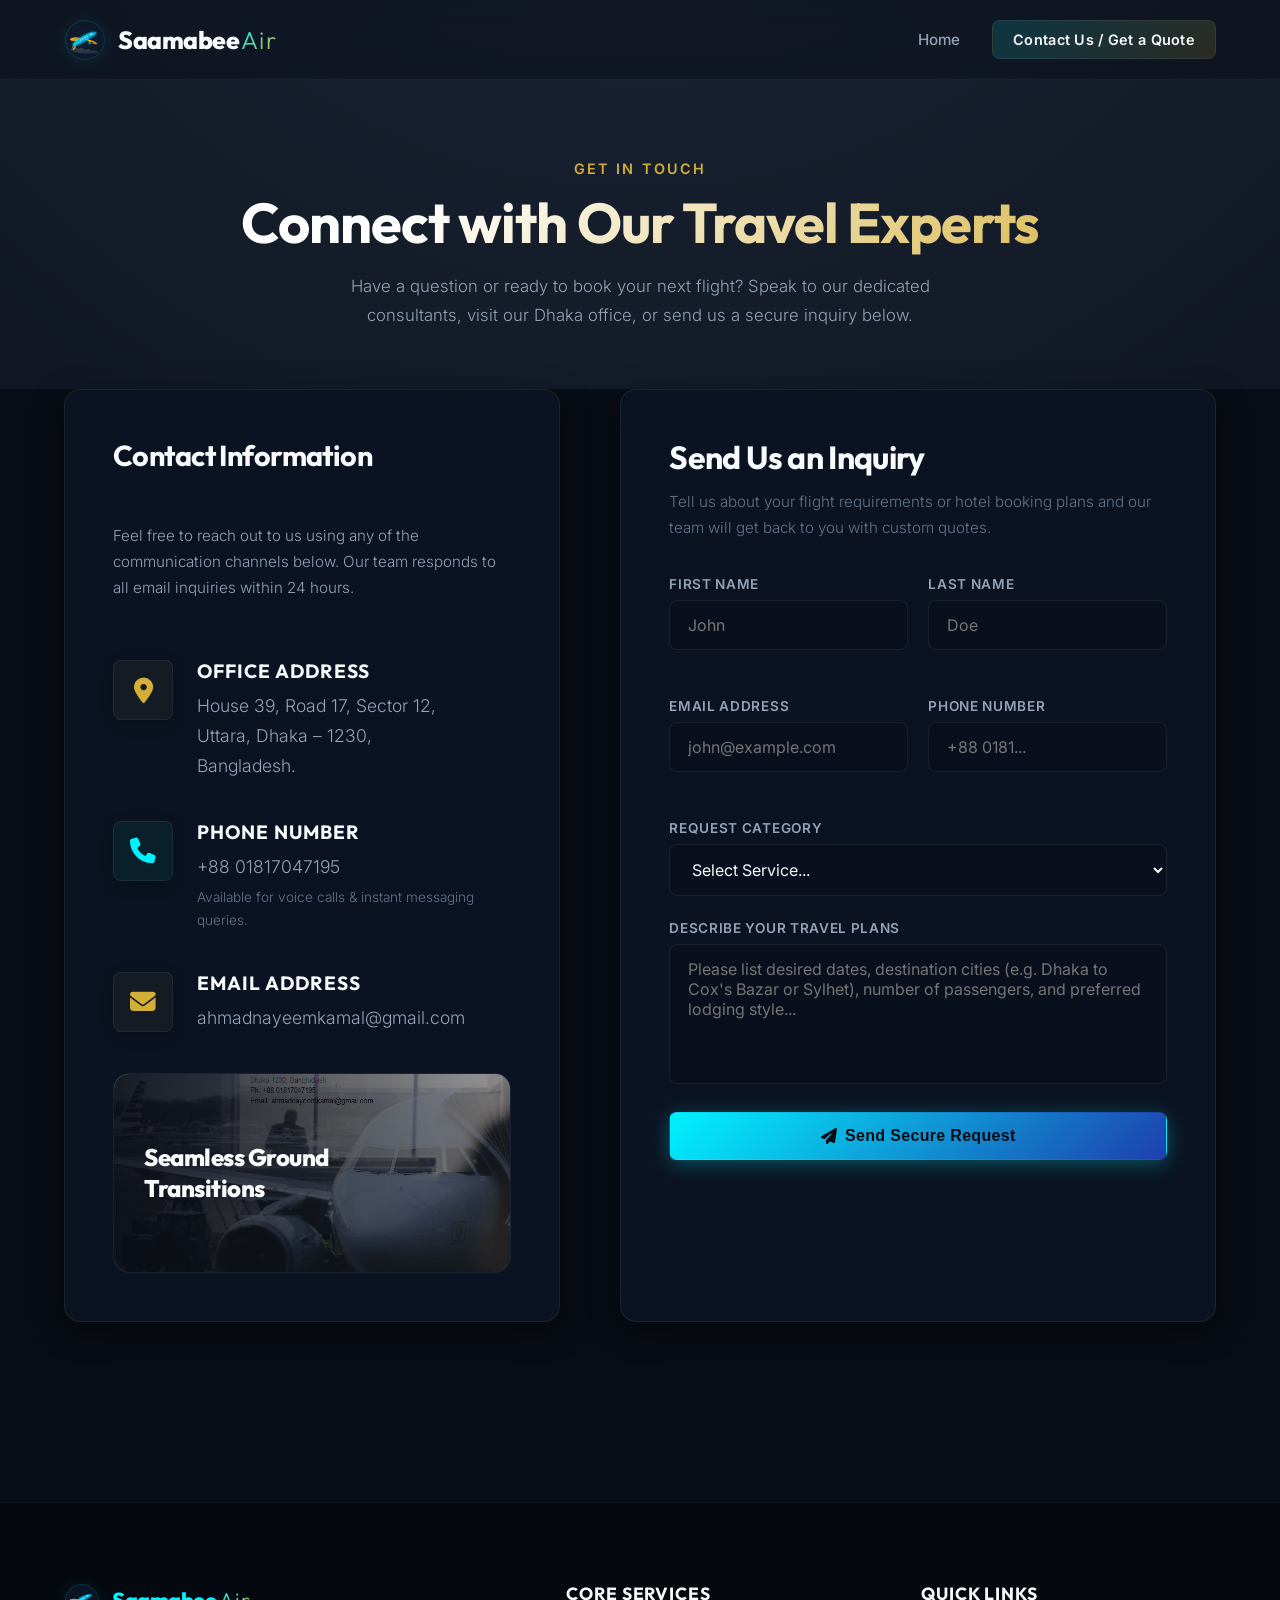
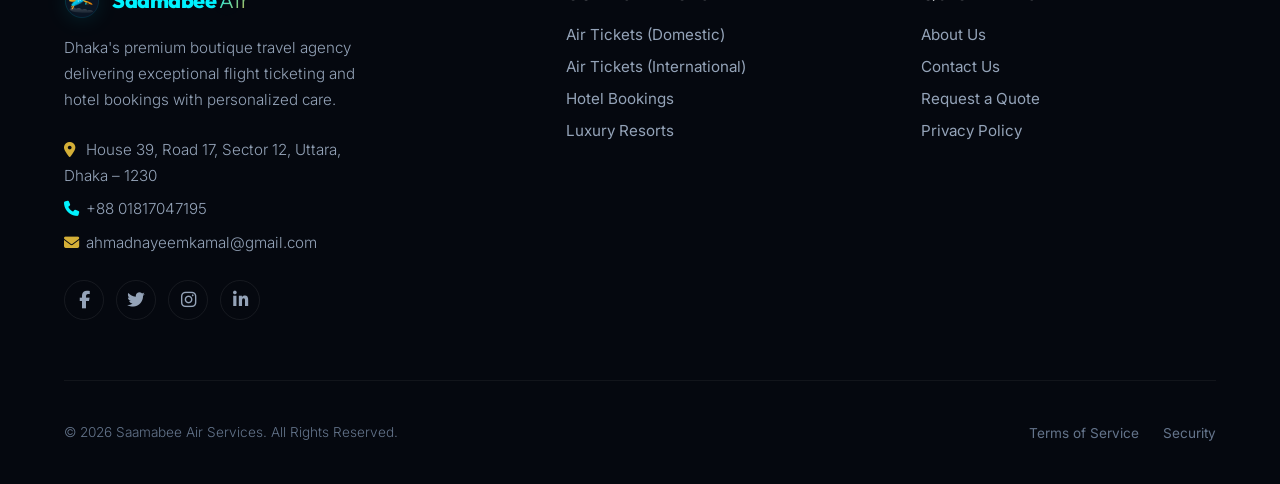
==== commit 3c32c4f5: "Update favicon.svg with a premium cartoon plane and show the favicon image to the left of the logo t" ====
--- a/public/contact.html
+++ b/public/contact.html
@@ -25,10 +25,7 @@
     <header id="main-header">
         <div class="container nav-container">
             <a href="index.html" class="logo" id="logo-link">
-                <div class="logo-icon-wrapper">
-                    <i class="fa-solid fa-compass logo-icon-globe"></i>
-                    <i class="fa-solid fa-plane logo-icon-plane"></i>
-                </div>
+                <img src="favicon.svg" alt="Saamabee Air Services logo" class="logo-image">
                 <span class="logo-text">Saamabee<span class="logo-subtext">Air</span></span>
             </a>
             
@@ -166,10 +163,7 @@
             <div class="footer-grid">
                 <div class="footer-brand">
                     <h3 class="logo" style="font-size: 1.4rem; pointer-events: none;">
-                        <div class="logo-icon-wrapper" style="width: 36px; height: 36px;">
-                            <i class="fa-solid fa-compass logo-icon-globe" style="font-size: 1.15rem;"></i>
-                            <i class="fa-solid fa-plane logo-icon-plane" style="font-size: 0.8rem;"></i>
-                        </div>
+                        <img src="favicon.svg" alt="Saamabee Air Services logo" class="logo-image" style="width: 36px; height: 36px;">
                         <span class="logo-text" style="font-size: 1.35rem;">Saamabee<span class="logo-subtext">Air</span></span>
                     </h3>
                     <p>Dhaka's premium boutique travel agency delivering exceptional flight ticketing and hotel bookings with personalized care.</p>
--- a/public/styles.css
+++ b/public/styles.css
@@ -182,55 +182,18 @@
     transition: var(--transition-smooth);
 }
 
-/* Logo Composite Icon Mark */
-.logo-icon-wrapper {
-    position: relative;
+/* Brand Logo Image */
+.logo-image {
     width: 42px;
     height: 42px;
-    display: flex;
-    align-items: center;
-    justify-content: center;
-    background: rgba(255, 255, 255, 0.02);
-    border: 1px solid rgba(255, 255, 255, 0.08);
-    border-radius: var(--border-radius-sm);
-    overflow: visible;
+    object-fit: contain;
     transition: var(--transition-smooth);
-    box-shadow: 0 4px 15px rgba(0, 0, 0, 0.2);
-}
-
-.logo-icon-globe {
-    font-size: 1.35rem;
-    color: var(--accent-luxury); /* Gold representing hotel/luxury stays */
-    opacity: 0.85;
-    transition: var(--transition-smooth);
-}
-
-.logo-icon-plane {
-    position: absolute;
-    font-size: 0.95rem;
-    color: var(--accent-sky); /* Cyan representing sky/flights */
-    transform: rotate(-45deg) translate(0px, 0px);
-    filter: drop-shadow(0 2px 6px rgba(0, 242, 254, 0.45));
-    transition: var(--transition-smooth);
-}
-
-/* Hover effects for brand logo mark */
-.logo:hover .logo-icon-wrapper {
-    border-color: rgba(var(--accent-sky-rgb), 0.3);
-    background: rgba(255, 255, 255, 0.06);
-    box-shadow: 0 4px 20px rgba(0, 242, 254, 0.2);
-}
-
-.logo:hover .logo-icon-globe {
-    transform: rotate(45deg);
-    color: #fff;
-    opacity: 1;
-}
-
-.logo:hover .logo-icon-plane {
-    transform: rotate(-45deg) translate(3px, -3px) scale(1.1);
-    color: var(--accent-sky);
-    filter: drop-shadow(0 2px 8px rgba(0, 242, 254, 0.65));
+    filter: drop-shadow(0 2px 10px rgba(0, 242, 254, 0.15));
+}
+
+.logo:hover .logo-image {
+    transform: scale(1.08) rotate(-8deg); /* Cute cartoon plane tilts upward (takes off) on hover */
+    filter: drop-shadow(0 4px 15px rgba(0, 242, 254, 0.35));
 }
 
 /* Logo Typography */
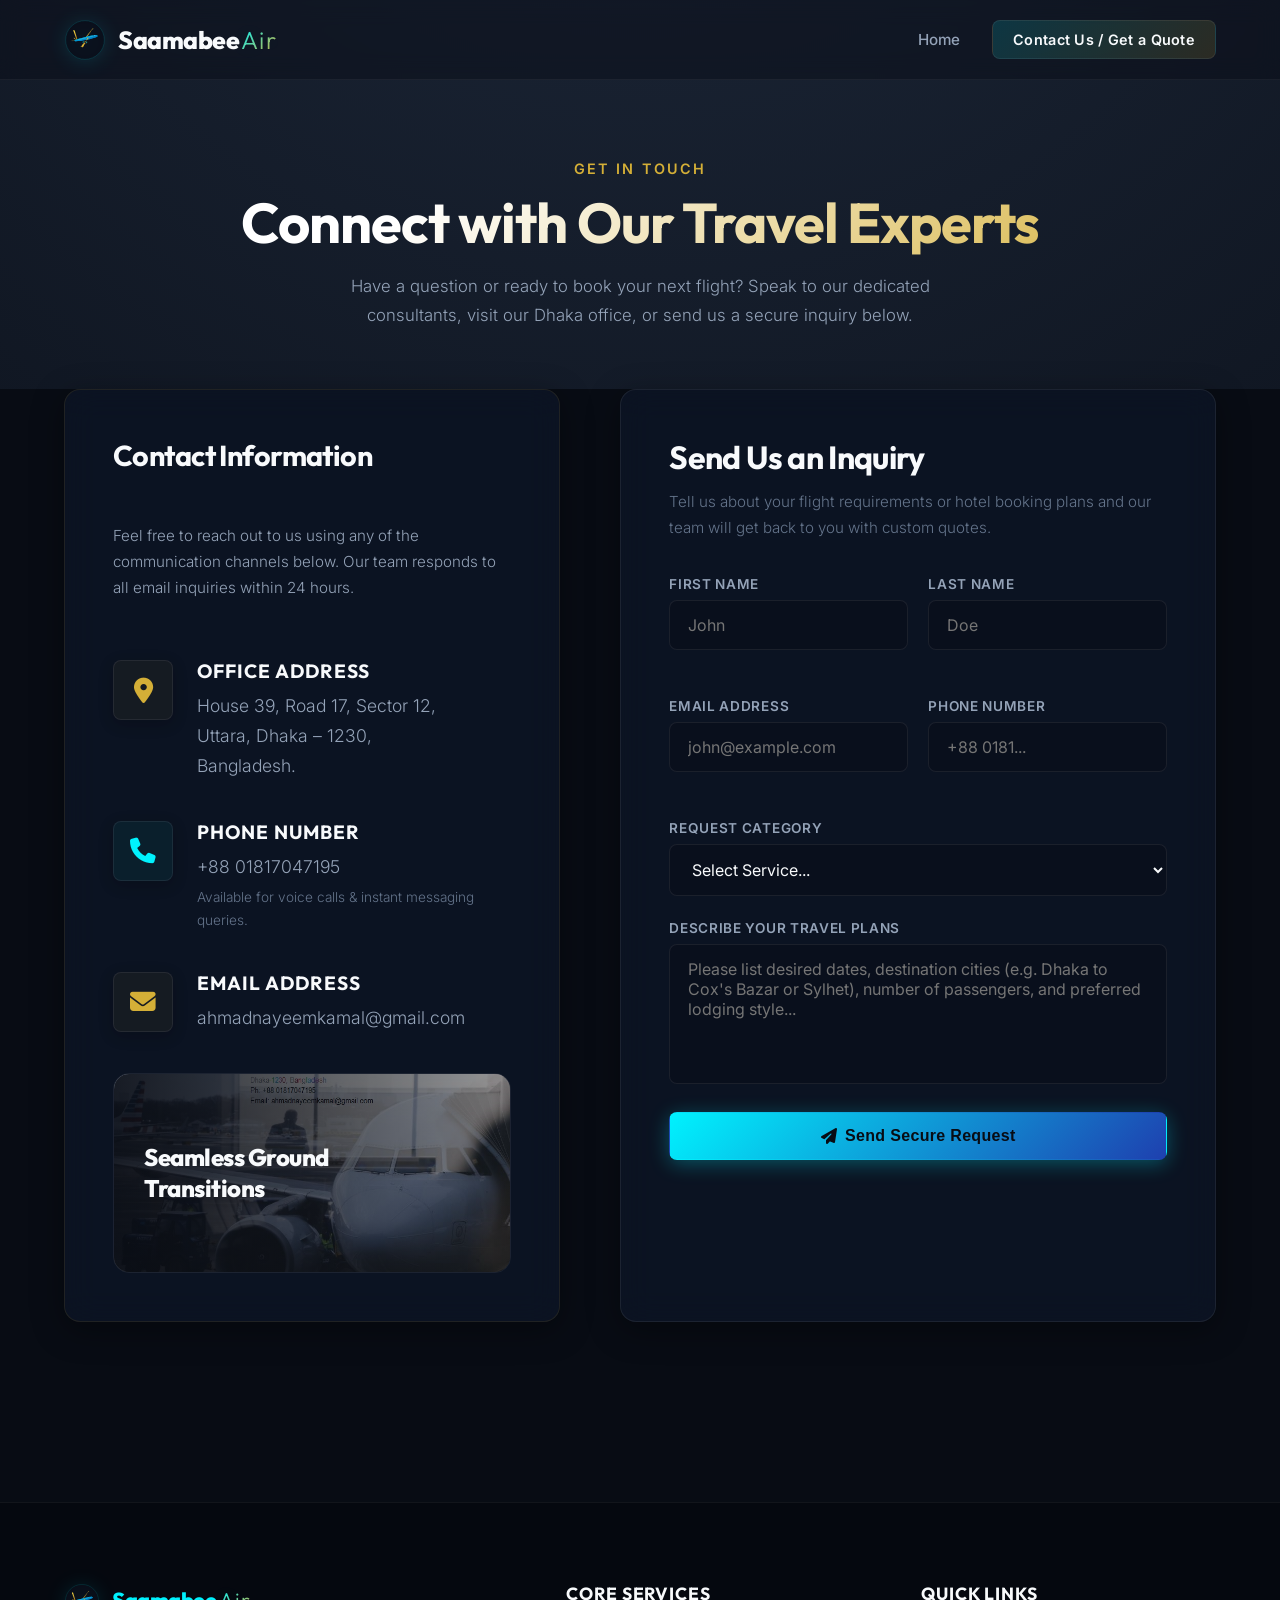
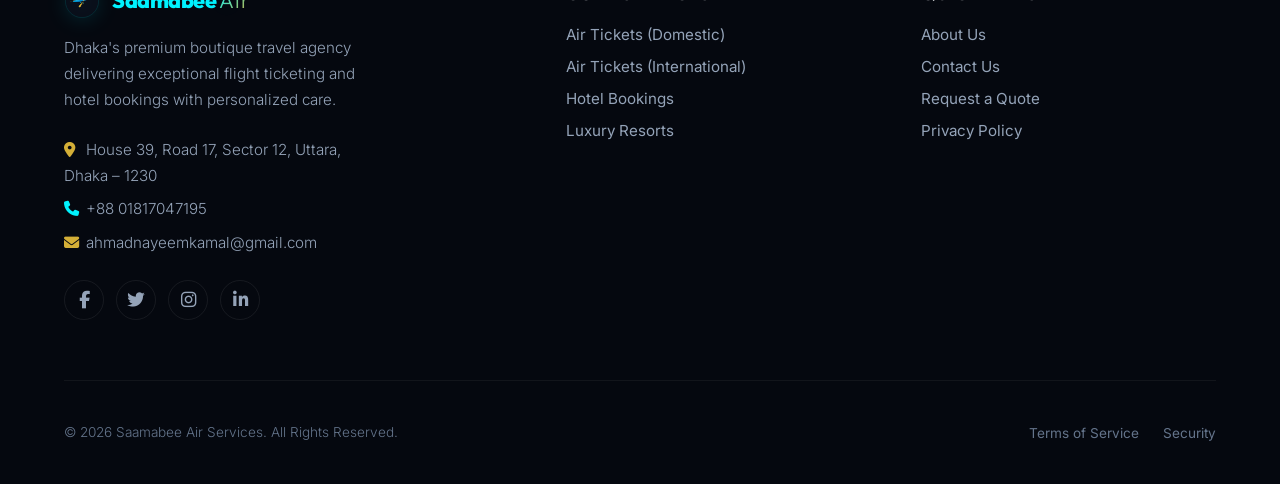
==== commit 3c47a4ee: "Optimize mobile responsiveness by overhauling media queries, creating modern sliding overlay drawers" ====
--- a/public/contact.html
+++ b/public/contact.html
@@ -211,37 +211,27 @@
         </div>
     </footer>
 
-    <!-- Simple Mobile Navigation Drawer Script (Identical to index.html) -->
     <script>
         const mobileToggle = document.getElementById('mobile-toggle-btn');
         const navLinks = document.querySelector('.nav-links');
 
         mobileToggle.addEventListener('click', () => {
-            navLinks.style.display = navLinks.style.display === 'flex' ? 'none' : 'flex';
-            navLinks.style.flexDirection = 'column';
-            navLinks.style.position = 'absolute';
-            navLinks.style.top = 'var(--nav-height)';
-            navLinks.style.left = '0';
-            navLinks.style.width = '100%';
-            navLinks.style.background = 'rgba(8, 12, 20, 0.95)';
-            navLinks.style.padding = '20px';
-            navLinks.style.borderBottom = '1px solid rgba(255, 255, 255, 0.08)';
-            navLinks.style.backdropFilter = 'blur(10px)';
+            navLinks.classList.toggle('open');
+            const icon = mobileToggle.querySelector('i');
+            if (navLinks.classList.contains('open')) {
+                icon.className = 'fa-solid fa-xmark';
+            } else {
+                icon.className = 'fa-solid fa-bars';
+            }
         });
 
-        // Hide navigation if window is resized above mobile breakpoint
-        window.addEventListener('resize', () => {
-            if (window.innerWidth > 768) {
-                navLinks.style.display = 'flex';
-                navLinks.style.position = 'static';
-                navLinks.style.background = 'none';
-                navLinks.style.padding = '0';
-                navLinks.style.borderBottom = 'none';
-                navLinks.style.flexDirection = 'row';
-                navLinks.style.backdropFilter = 'none';
-            } else {
-                navLinks.style.display = 'none';
-            }
+        // Close menu when navigation link is clicked
+        const links = navLinks.querySelectorAll('a');
+        links.forEach(link => {
+            link.addEventListener('click', () => {
+                navLinks.classList.remove('open');
+                mobileToggle.querySelector('i').className = 'fa-solid fa-bars';
+            });
         });
     </script>
 </body>
--- a/public/styles.css
+++ b/public/styles.css
@@ -192,8 +192,8 @@
 }
 
 .logo:hover .logo-image {
-    transform: scale(1.08) rotate(-8deg); /* Cute cartoon plane tilts upward (takes off) on hover */
-    filter: drop-shadow(0 4px 15px rgba(0, 242, 254, 0.35));
+    transform: translate(4px, -4px) scale(1.06); /* Sleek aerodynamic flight climb forward along its natural flight path */
+    filter: drop-shadow(0 4px 20px rgba(0, 242, 254, 0.45));
 }
 
 /* Logo Typography */
@@ -949,11 +949,11 @@
     
     .ticket-grid, .accommodation-grid {
         grid-template-columns: 1fr;
-        gap: 30px;
+        gap: 40px;
     }
     
     .accommodation-grid .service-info-panel {
-        order: -1; /* Keep text above cards on mobile */
+        order: -1; /* Keep description text above cards on tablets/mobiles */
     }
     
     .contact-container-grid {
@@ -962,30 +962,71 @@
     }
     
     .hero h1 {
-        font-size: 3rem;
+        font-size: 3.2rem;
     }
 }
 
 @media (max-width: 768px) {
+    /* Header Mobile Menu Transition */
     .nav-links {
-        display: none; /* In a simple production site, menu toggle handles this */
+        display: flex;
+        flex-direction: column;
+        position: fixed;
+        top: var(--nav-height);
+        left: 0;
+        width: 100%;
+        height: calc(100vh - var(--nav-height));
+        background: rgba(5, 8, 15, 0.98);
+        backdrop-filter: blur(20px);
+        -webkit-backdrop-filter: blur(20px);
+        padding: 40px 24px;
+        gap: 24px;
+        border-top: 1px solid rgba(255, 255, 255, 0.05);
+        transform: translateY(-100%);
+        opacity: 0;
+        pointer-events: none;
+        transition: var(--transition-smooth);
+        z-index: 999;
+    }
+    
+    .nav-links.open {
+        transform: translateY(0);
+        opacity: 1;
+        pointer-events: auto;
+    }
+
+    .nav-link {
+        font-size: 1.25rem;
+        width: 100%;
+        text-align: center;
+        padding: 10px 0;
+    }
+    
+    .nav-cta {
+        width: 100%;
+        text-align: center;
+        padding: 14px 0;
+        margin-top: 12px;
     }
     
     .mobile-toggle {
         display: block;
-    }
-    
+        transition: var(--transition-fast);
+    }
+    
+    /* Hero adjustments */
     .hero {
         height: auto;
-        padding: 160px 0 100px 0;
+        padding: 160px 0 80px 0;
     }
     
     .hero h1 {
-        font-size: 2.5rem;
+        font-size: 2.6rem;
     }
     
     .hero p {
         font-size: 1.1rem;
+        margin-bottom: 30px;
     }
     
     .section-header h2 {
@@ -1004,8 +1045,14 @@
         grid-template-columns: 1fr;
     }
     
+    /* Fix grid spanned items inside single-column showcases on mobile */
+    #aircraft-card-3, #hotel-card-3 {
+        grid-column: span 1 !important;
+        aspect-ratio: 1 !important;
+    }
+    
     .service-info-panel, .contact-details, .contact-form-panel {
-        padding: 30px;
+        padding: 32px 24px;
     }
     
     .form-group-row {
@@ -1018,3 +1065,44 @@
         gap: 40px;
     }
 }
+
+@media (max-width: 480px) {
+    .section-padding {
+        padding: 60px 0;
+    }
+    
+    .hero h1 {
+        font-size: 2.1rem;
+    }
+    
+    .hero p {
+        font-size: 0.95rem;
+    }
+    
+    .hero-actions {
+        flex-direction: column;
+        gap: 12px;
+        width: 100%;
+    }
+    
+    .hero-actions .btn {
+        width: 100%;
+    }
+    
+    .logo-text {
+        font-size: 1.35rem;
+    }
+    
+    .logo-image {
+        width: 36px;
+        height: 36px;
+    }
+    
+    .intro-visual {
+        aspect-ratio: 1.4 / 1;
+    }
+    
+    .contact-details, .contact-form-panel {
+        padding: 24px 16px;
+    }
+}
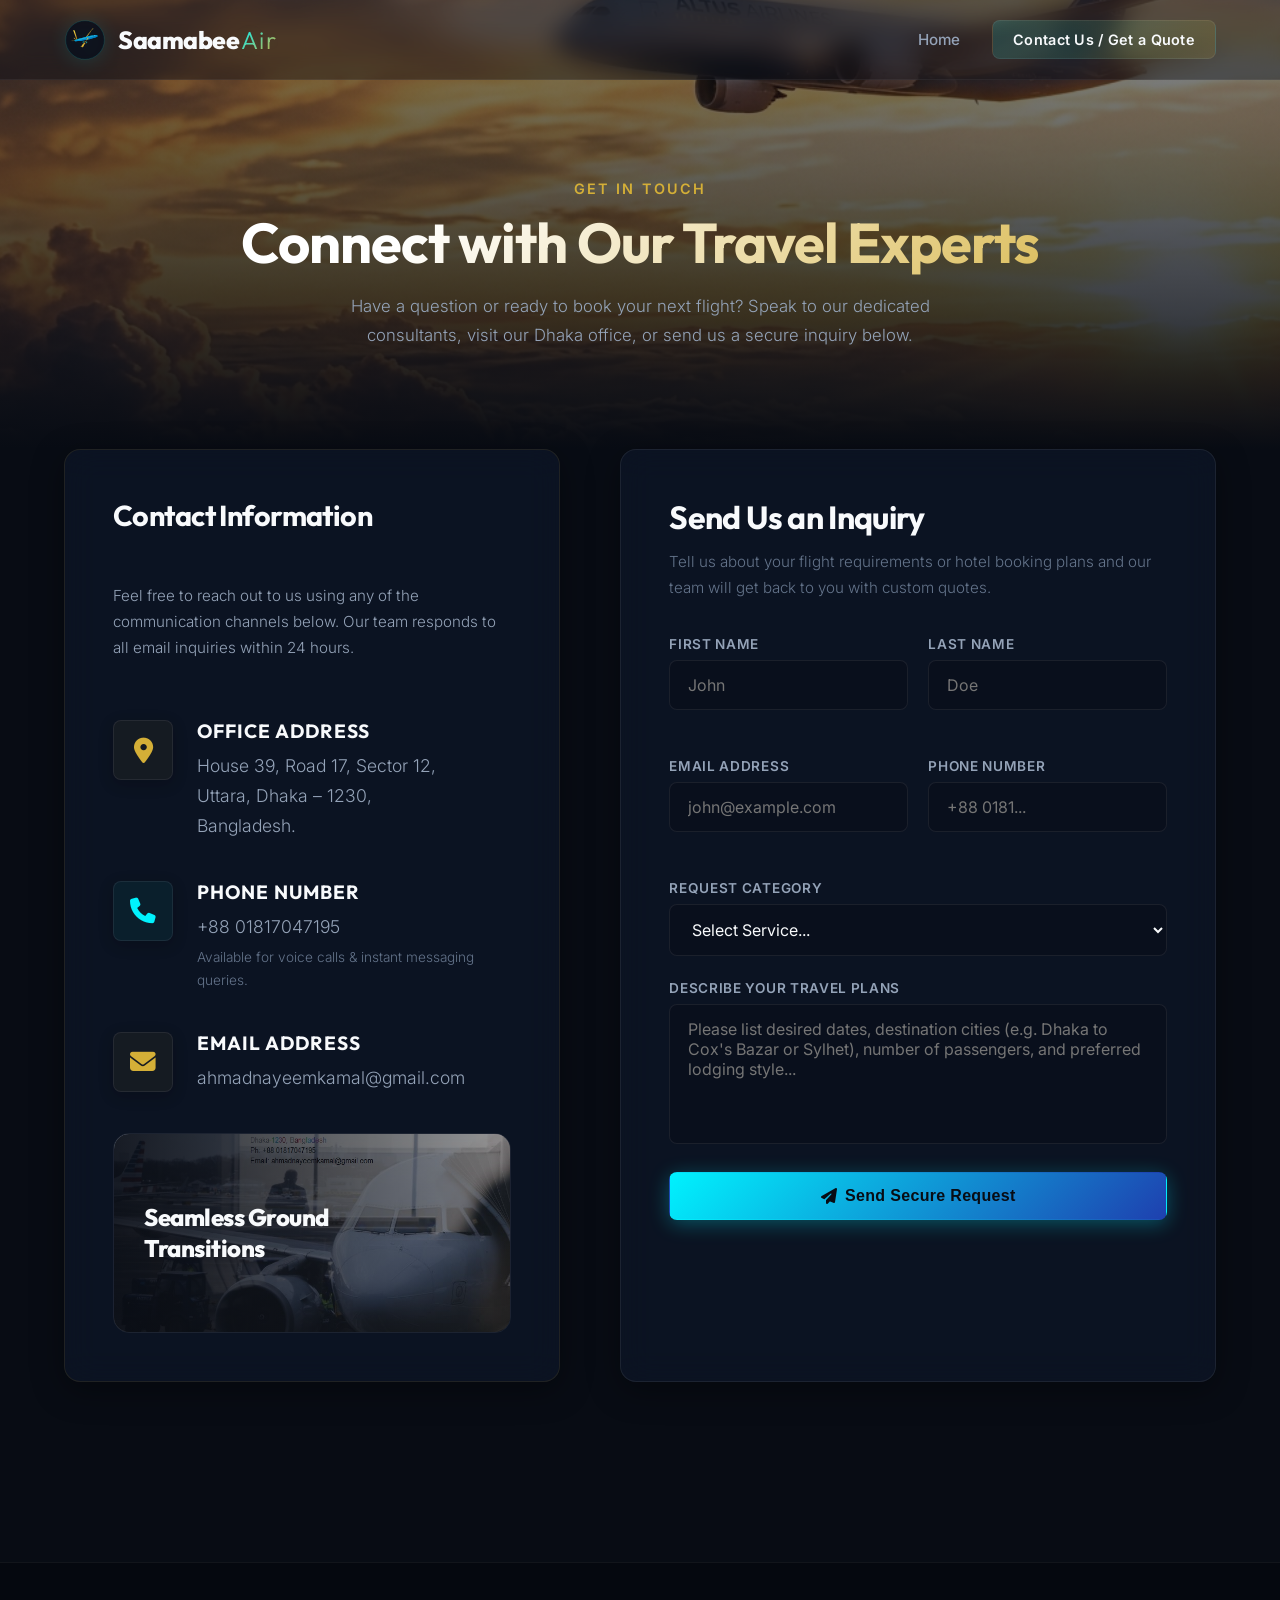
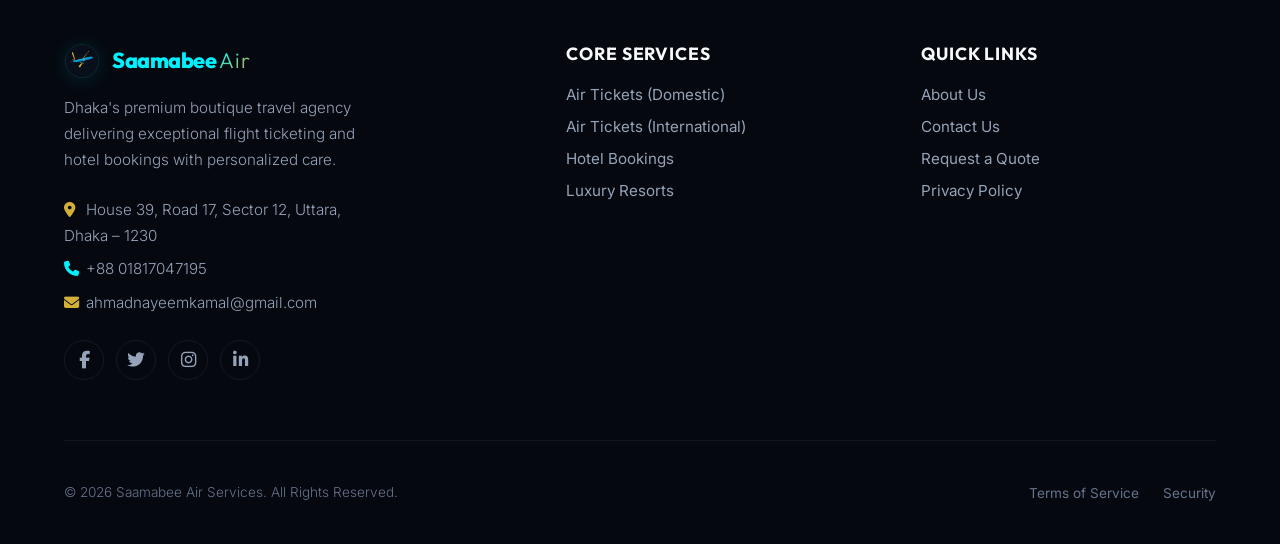
==== commit adf0cf2a: "feat: add premium dynamic background image and gradient overlay to contact hero section" ====
--- a/public/contact.html
+++ b/public/contact.html
@@ -42,7 +42,9 @@
 
     <!-- 2. Contact Hero Header -->
     <section class="contact-hero">
-        <div class="container">
+        <div class="contact-hero-bg"></div>
+        <div class="contact-hero-overlay"></div>
+        <div class="container" style="position: relative; z-index: 10;">
             <span class="intro-badge">Get In Touch</span>
             <h1 class="gradient-text-luxury">Connect with Our Travel Experts</h1>
             <p>Have a question or ready to book your next flight? Speak to our dedicated consultants, visit our Dhaka office, or send us a secure inquiry below.</p>
--- a/public/styles.css
+++ b/public/styles.css
@@ -656,9 +656,44 @@
 
 /* 10. Contact Us Page Specific Styles */
 .contact-hero {
-    padding-top: 160px;
-    padding-bottom: 60px;
+    position: relative;
+    padding-top: 180px;
+    padding-bottom: 100px;
     text-align: center;
+    overflow: hidden;
+    isolation: isolate;
+}
+
+.contact-hero-bg {
+    position: absolute;
+    top: 0;
+    left: 0;
+    right: 0;
+    bottom: 0;
+    background-image: url('saamabee-contact-hero-bg.png');
+    background-size: cover;
+    background-position: center;
+    z-index: -2;
+    transform: scale(1.05);
+    transition: var(--transition-smooth);
+}
+
+.contact-hero:hover .contact-hero-bg {
+    transform: scale(1.08);
+}
+
+.contact-hero-overlay {
+    position: absolute;
+    top: 0;
+    left: 0;
+    right: 0;
+    bottom: 0;
+    background: linear-gradient(to bottom, 
+        rgba(8, 12, 20, 0.45) 0%, 
+        rgba(8, 12, 20, 0.8) 70%, 
+        var(--bg-base) 100%
+    );
+    z-index: -1;
 }
 
 .contact-hero h1 {
